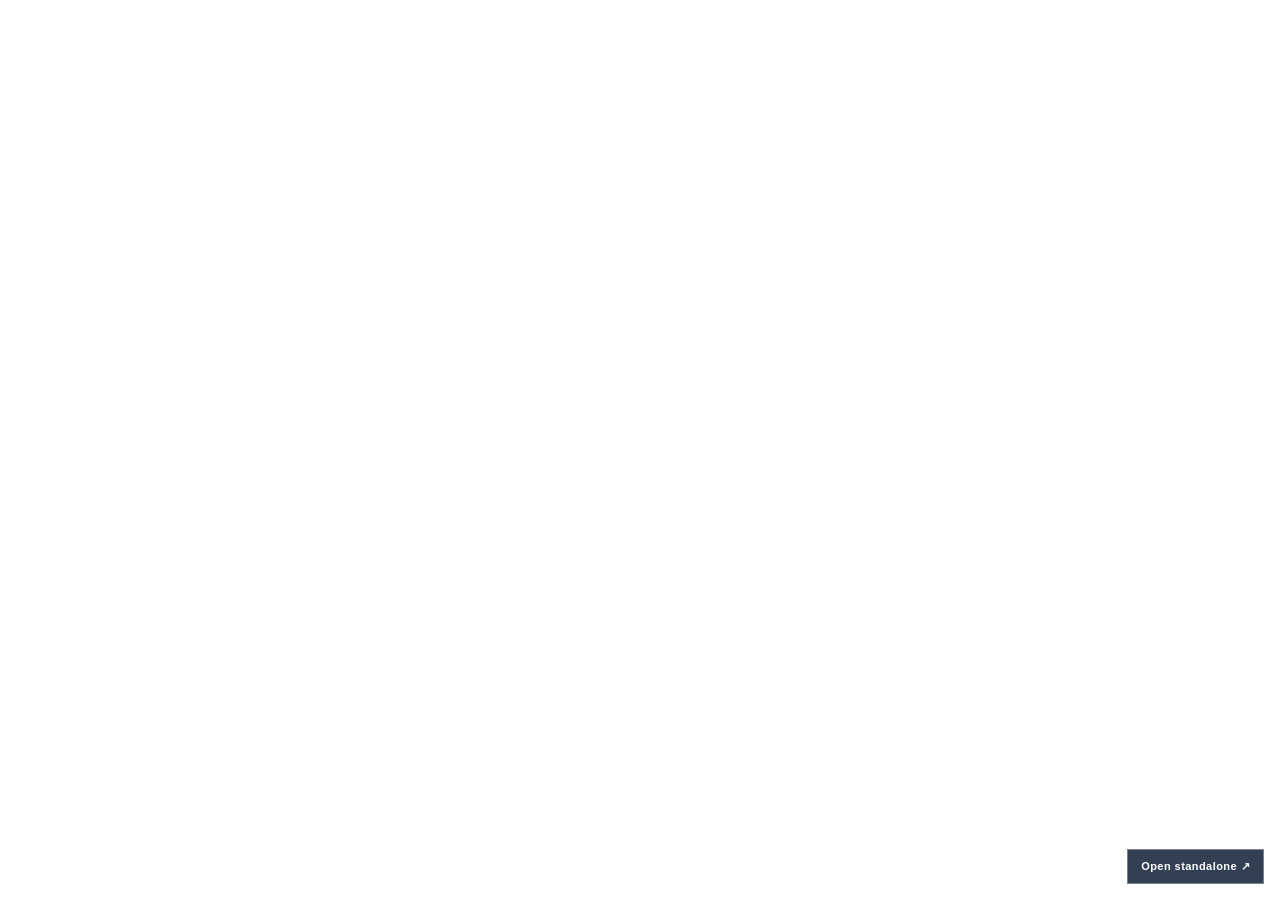
==== covington-ai/index.html @ 5a152180 "Publish Covington live Pages review" ====
<!doctype html>
<html lang="en">
<head>
  <meta charset="utf-8">
  <meta name="viewport" content="width=device-width, initial-scale=1, viewport-fit=cover">
  <meta name="theme-color" content="#07162f">
  <title>Russell Dudek | Covington Director of Applied AI Candidate Vision</title>
  <meta name="description" content="An independent candidate vision for leading applied AI delivery across Covington's legal practices.">
  <style>
    :root{color-scheme:dark;background:#07162f}*{box-sizing:border-box}html,body{width:100%;height:100%;margin:0;overflow:hidden;background:#07162f;font-family:ui-sans-serif,-apple-system,BlinkMacSystemFont,"Segoe UI",Arial,sans-serif}.shell{position:fixed;inset:0;background:#07162f}.viewer{display:block;width:100%;height:100%;border:0;background:#07162f}.loading{position:absolute;inset:0;display:grid;place-items:center;z-index:2;background:radial-gradient(circle at 72% 25%,#102f62 0,transparent 36%),#07162f;color:#fff;transition:opacity .45s ease,visibility .45s ease}.loading[hidden]{opacity:0;visibility:hidden}.mark{width:min(420px,calc(100vw - 48px));text-align:center}.rule{width:2px;height:72px;margin:0 auto 24px;background:linear-gradient(#2e7df7,#c6a264);box-shadow:0 0 24px rgba(46,125,247,.6)}.loading p{margin:0;color:#91a6c3;font-size:10px;font-weight:800;letter-spacing:.19em;text-transform:uppercase}.loading h1{margin:16px 0 0;font:500 clamp(34px,7vw,64px)/.98 Georgia,"Times New Roman",serif;letter-spacing:-.04em}.fallback{position:fixed;right:16px;bottom:16px;z-index:3;padding:10px 13px;border:1px solid rgba(255,255,255,.35);background:rgba(7,22,47,.82);backdrop-filter:blur(12px);color:#fff;text-decoration:none;font-size:11px;font-weight:750;letter-spacing:.04em}.fallback:focus-visible{outline:2px solid #7cb1ff;outline-offset:3px}@media(prefers-reduced-motion:reduce){.loading{transition:none}}
  </style>
</head>
<body>
  <main class="shell">
    <div class="loading" id="loading" aria-live="polite">
      <div class="mark"><div class="rule" aria-hidden="true"></div><p>Covington &amp; Burling LLP · Independent candidate vision</p><h1>Living Precedent Engine</h1></div>
    </div>
    <iframe
      class="viewer"
      id="viewer"
      title="Covington Director of Applied AI candidate vision by Russell Dudek"
      src="https://raw.githack.com/russelldudek/AIAction/63fbe69c06b5cfc498b23ee6cd17182ad549e8dd/index.html"
      referrerpolicy="no-referrer"
      allow="fullscreen"
    ></iframe>
    <a class="fallback" href="https://raw.githack.com/russelldudek/AIAction/63fbe69c06b5cfc498b23ee6cd17182ad549e8dd/index.html" target="_blank" rel="noopener">Open standalone ↗</a>
  </main>
  <script>
    const viewer=document.getElementById('viewer');
    const loading=document.getElementById('loading');
    viewer.addEventListener('load',()=>{loading.hidden=true},{once:true});
    window.setTimeout(()=>{loading.hidden=true},6000);
  </script>
</body>
</html>
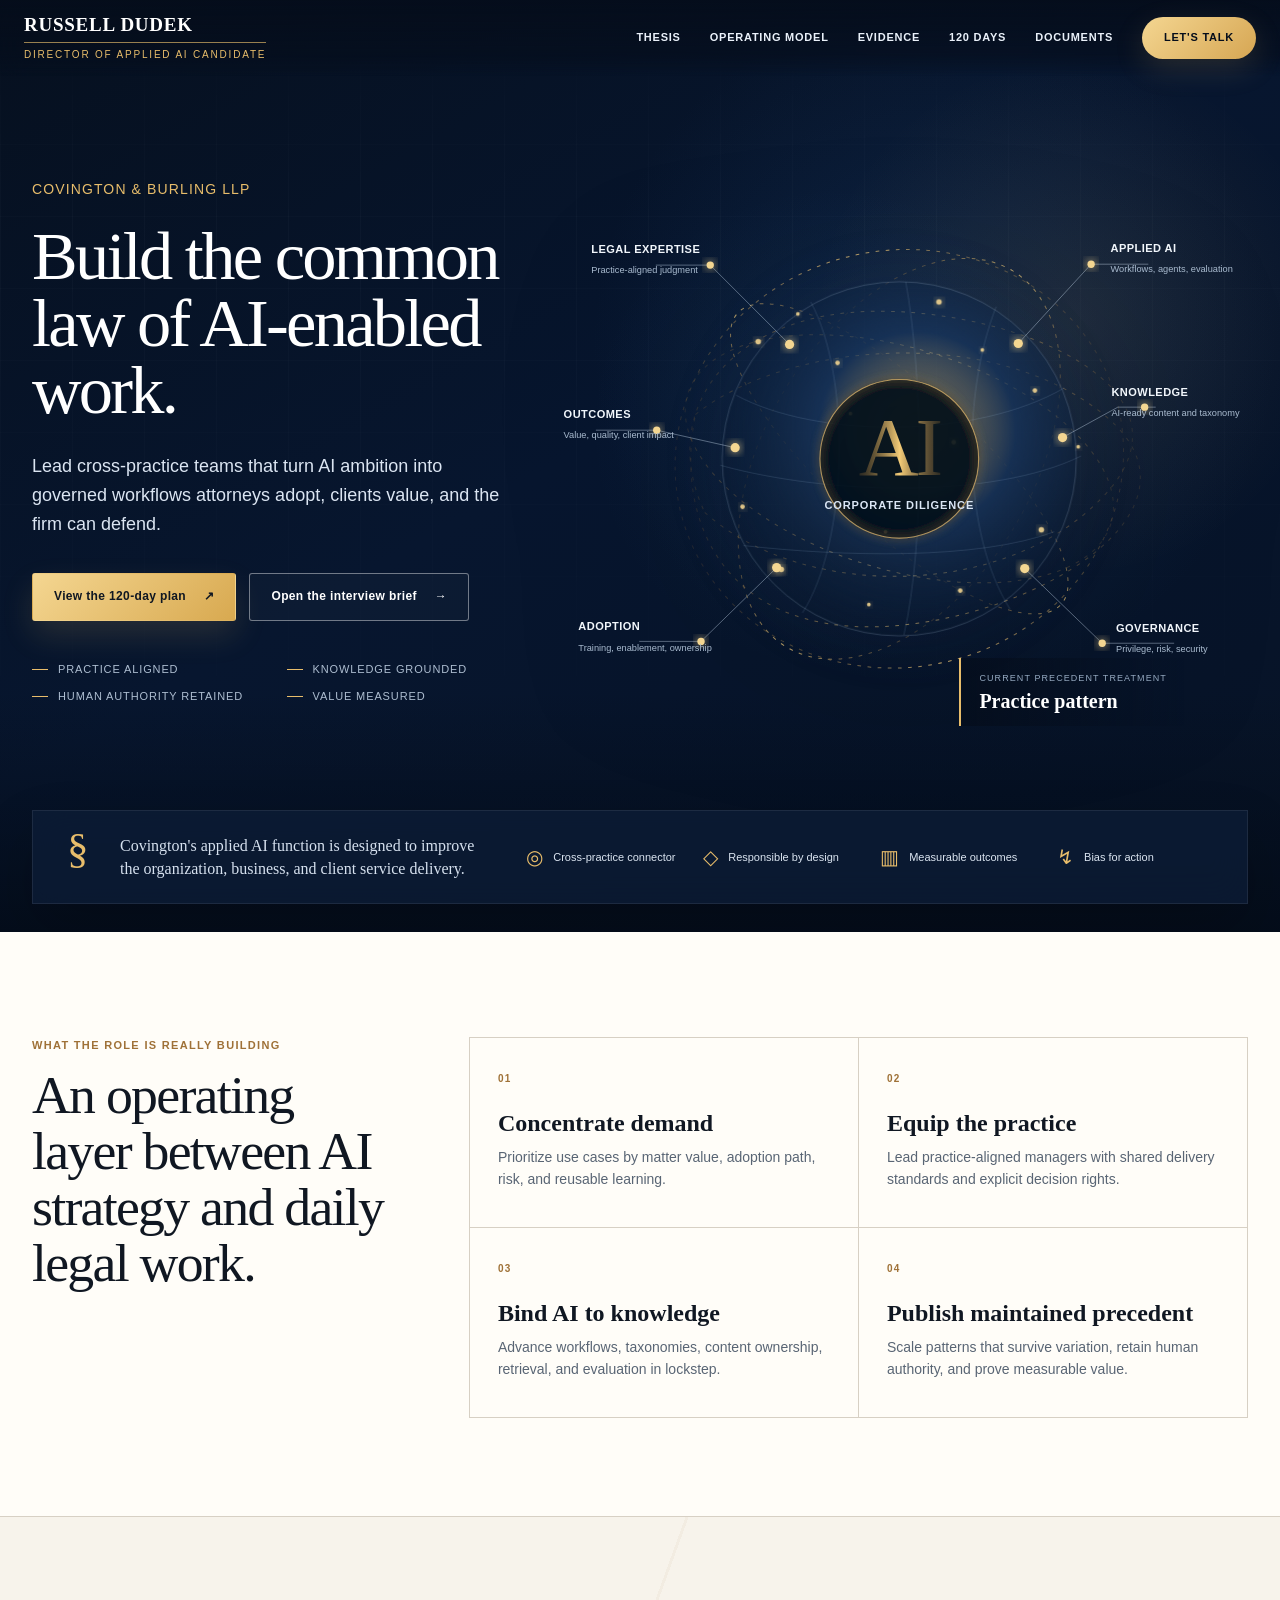
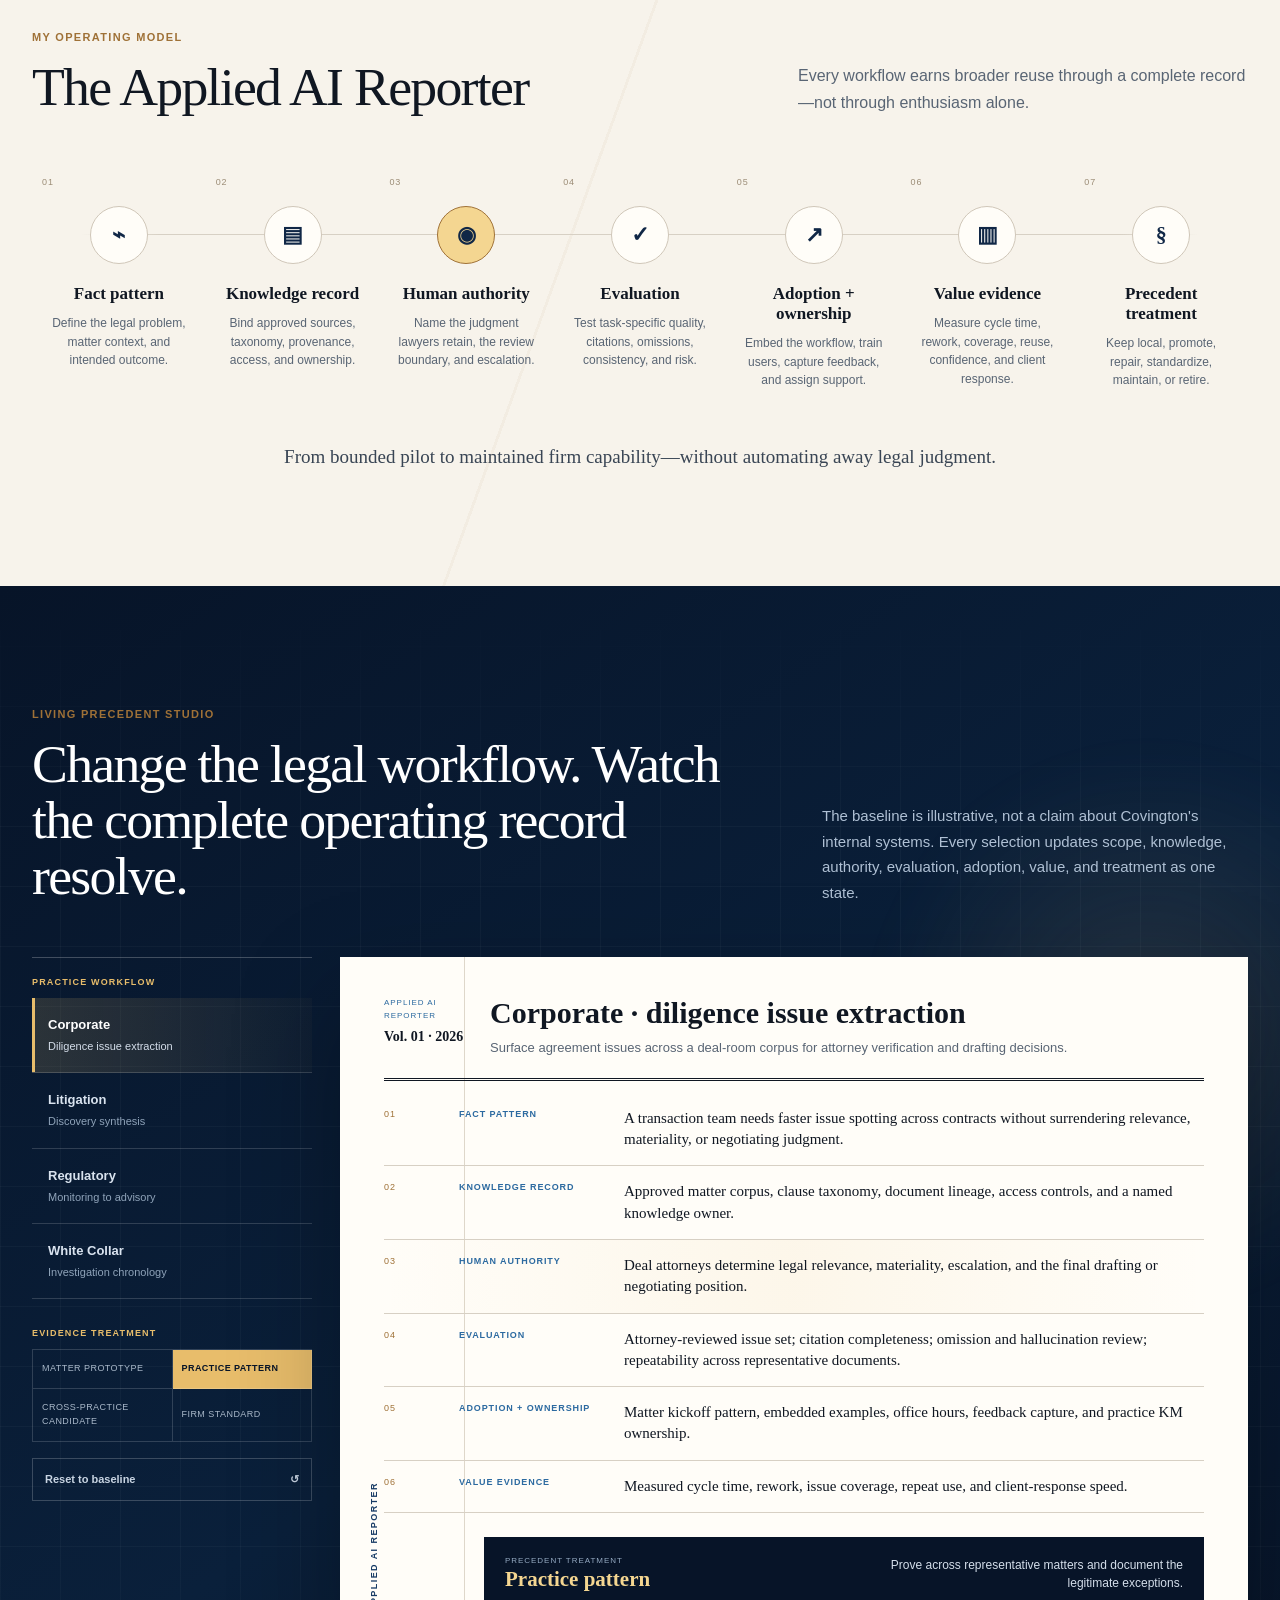
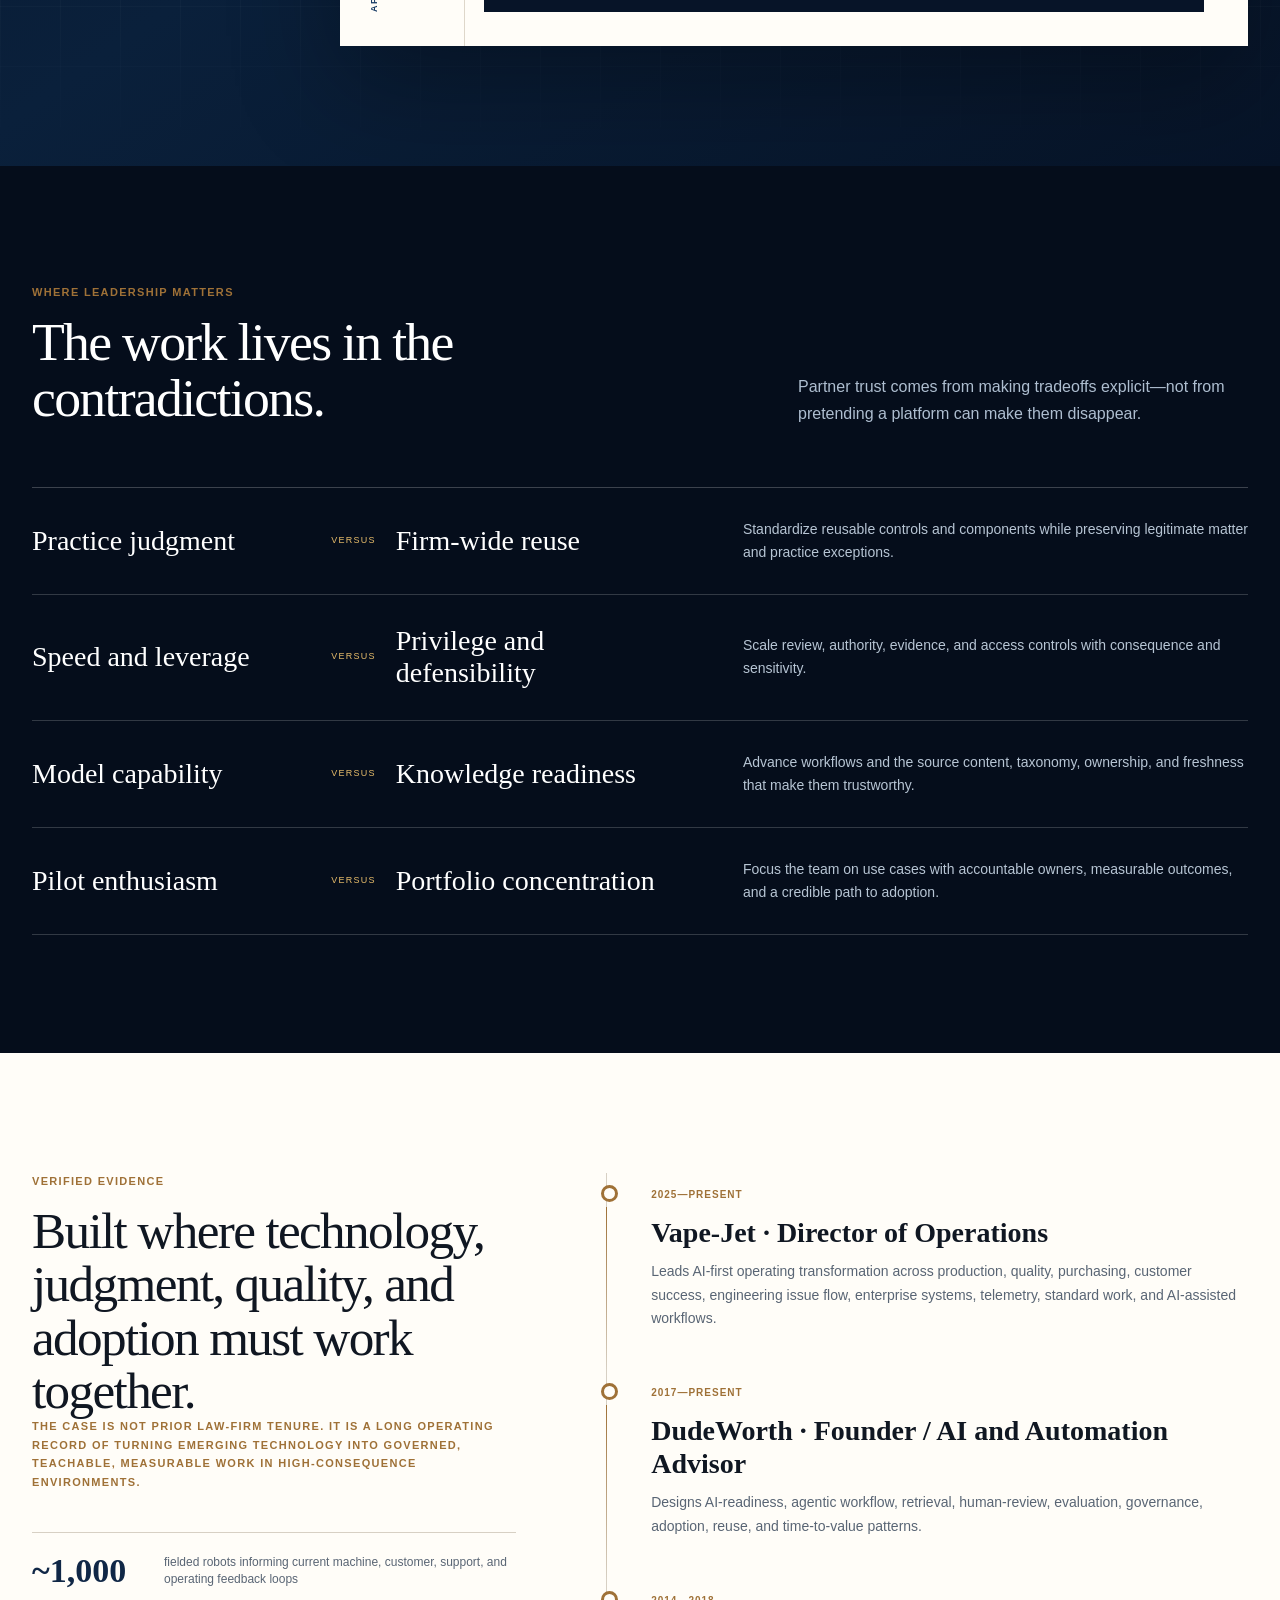
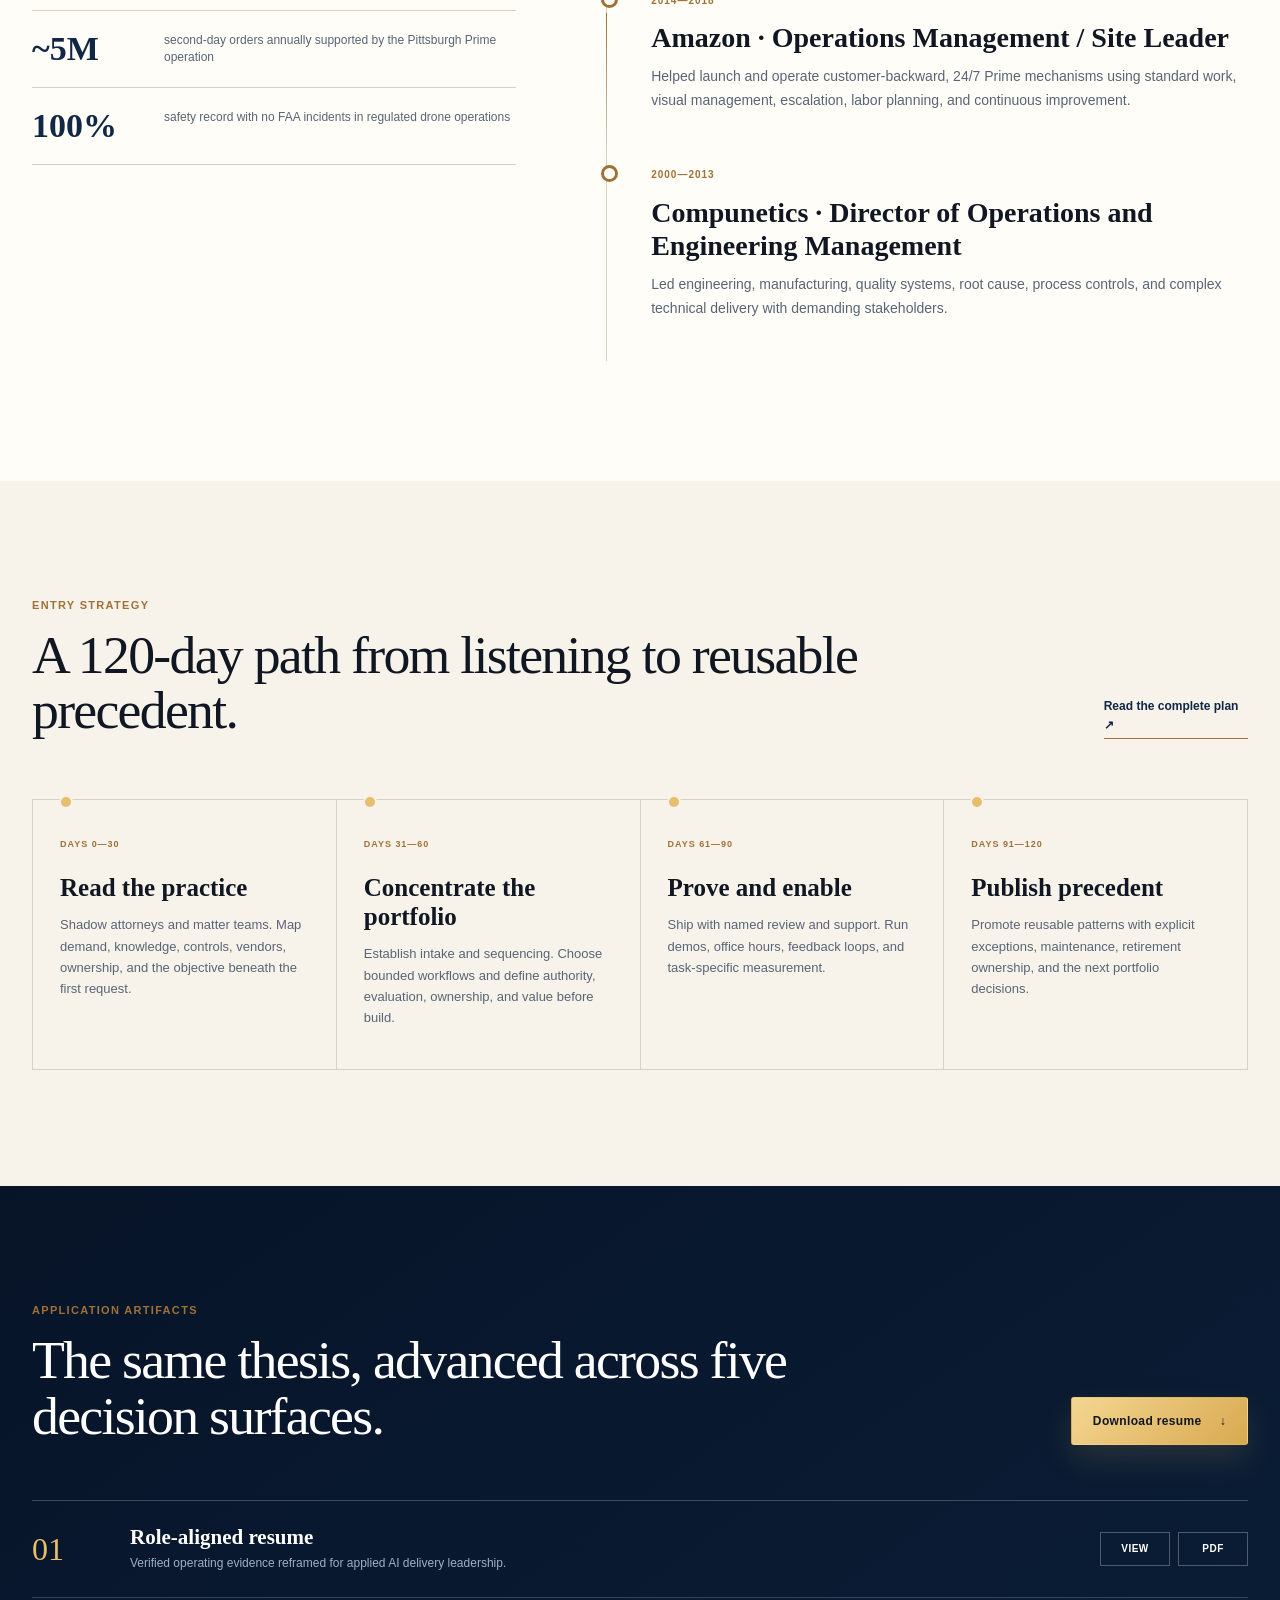
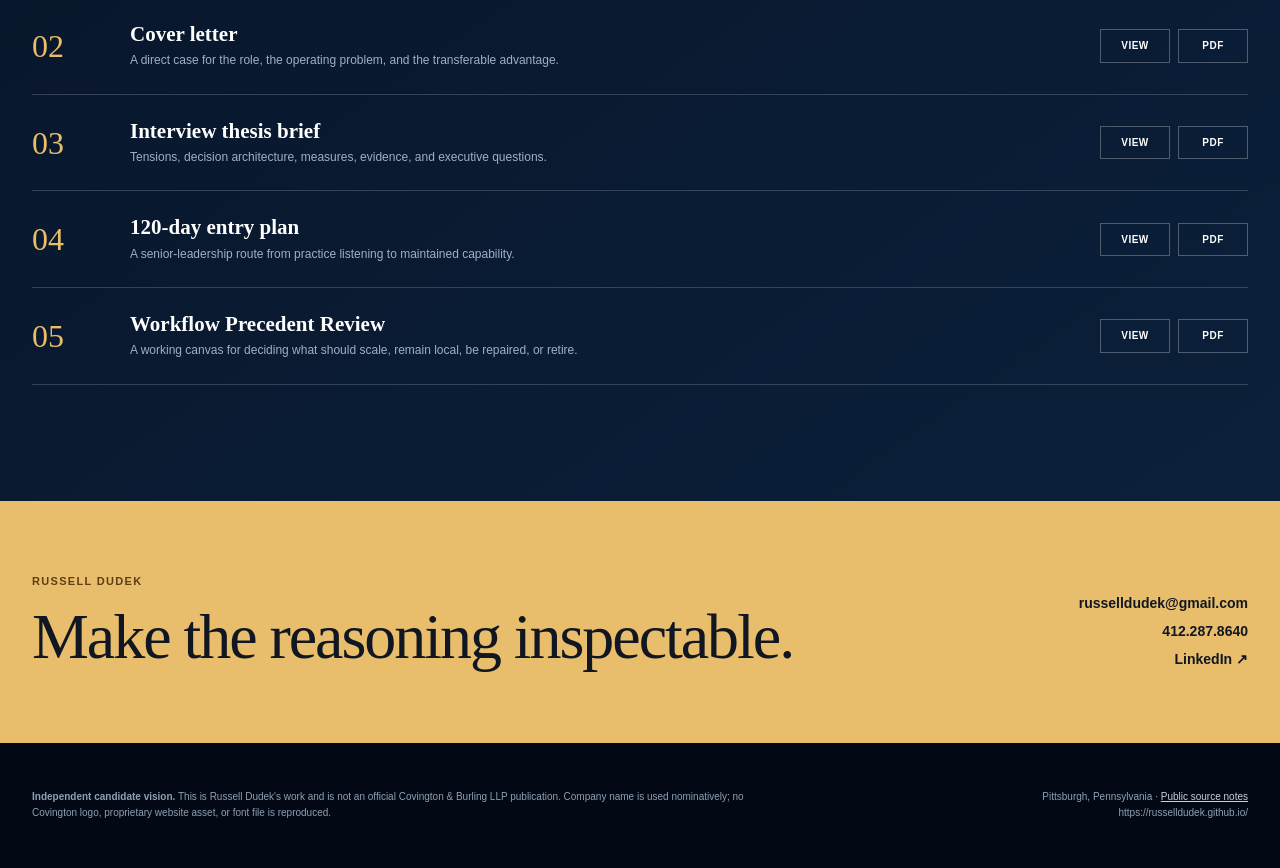
==== commit 131cabb0: "Publish complete Covington candidate vision" ====
--- a/covington-ai/index.html
+++ b/covington-ai/index.html
@@ -2,34 +2,309 @@
 <html lang="en">
 <head>
   <meta charset="utf-8">
-  <meta name="viewport" content="width=device-width, initial-scale=1, viewport-fit=cover">
-  <meta name="theme-color" content="#07162f">
-  <title>Russell Dudek | Covington Director of Applied AI Candidate Vision</title>
-  <meta name="description" content="An independent candidate vision for leading applied AI delivery across Covington's legal practices.">
-  <style>
-    :root{color-scheme:dark;background:#07162f}*{box-sizing:border-box}html,body{width:100%;height:100%;margin:0;overflow:hidden;background:#07162f;font-family:ui-sans-serif,-apple-system,BlinkMacSystemFont,"Segoe UI",Arial,sans-serif}.shell{position:fixed;inset:0;background:#07162f}.viewer{display:block;width:100%;height:100%;border:0;background:#07162f}.loading{position:absolute;inset:0;display:grid;place-items:center;z-index:2;background:radial-gradient(circle at 72% 25%,#102f62 0,transparent 36%),#07162f;color:#fff;transition:opacity .45s ease,visibility .45s ease}.loading[hidden]{opacity:0;visibility:hidden}.mark{width:min(420px,calc(100vw - 48px));text-align:center}.rule{width:2px;height:72px;margin:0 auto 24px;background:linear-gradient(#2e7df7,#c6a264);box-shadow:0 0 24px rgba(46,125,247,.6)}.loading p{margin:0;color:#91a6c3;font-size:10px;font-weight:800;letter-spacing:.19em;text-transform:uppercase}.loading h1{margin:16px 0 0;font:500 clamp(34px,7vw,64px)/.98 Georgia,"Times New Roman",serif;letter-spacing:-.04em}.fallback{position:fixed;right:16px;bottom:16px;z-index:3;padding:10px 13px;border:1px solid rgba(255,255,255,.35);background:rgba(7,22,47,.82);backdrop-filter:blur(12px);color:#fff;text-decoration:none;font-size:11px;font-weight:750;letter-spacing:.04em}.fallback:focus-visible{outline:2px solid #7cb1ff;outline-offset:3px}@media(prefers-reduced-motion:reduce){.loading{transition:none}}
-  </style>
+  <meta name="viewport" content="width=device-width,initial-scale=1">
+  <meta name="theme-color" content="#071428">
+  <meta name="description" content="Russell Dudek's independent candidate vision for leading applied AI delivery across Covington's legal practices.">
+  <title>Russell Dudek | Director of Applied AI Candidate Vision</title>
+  <link rel="stylesheet" href="styles.css">
+  <script src="app.js" defer></script>
 </head>
-<body>
-  <main class="shell">
-    <div class="loading" id="loading" aria-live="polite">
-      <div class="mark"><div class="rule" aria-hidden="true"></div><p>Covington &amp; Burling LLP · Independent candidate vision</p><h1>Living Precedent Engine</h1></div>
+<body class="site-body">
+  <a class="skip-link" href="#main">Skip to content</a>
+
+  <header class="site-header" id="top">
+    <nav class="nav-shell" aria-label="Primary navigation">
+      <a class="identity" href="#top" aria-label="Russell Dudek, Director of Applied AI candidate vision for Covington and Burling">
+        <span class="identity-name">Russell Dudek</span>
+        <span class="identity-role">Director of Applied AI candidate</span>
+      </a>
+      <button class="menu-button" id="menuButton" type="button" aria-controls="siteMenu" aria-expanded="false" aria-label="Open navigation">
+        <span></span><span></span>
+      </button>
+      <div class="nav-links" id="siteMenu">
+        <a href="#thesis">Thesis</a>
+        <a href="#model">Operating model</a>
+        <a href="#evidence">Evidence</a>
+        <a href="#entry">120 days</a>
+        <a href="#documents">Documents</a>
+        <a class="nav-contact" href="mailto:russelldudek@gmail.com">Let's talk</a>
+      </div>
+    </nav>
+  </header>
+
+  <main id="main">
+    <section class="hero" id="thesis" aria-labelledby="heroTitle">
+      <div class="hero-grid" aria-hidden="true"></div>
+      <div class="hero-shell">
+        <div class="hero-copy">
+          <p class="company-line">Covington &amp; Burling LLP</p>
+          <h1 id="heroTitle">Build the common law of AI-enabled work.</h1>
+          <p class="hero-lead">Lead cross-practice teams that turn AI ambition into governed workflows attorneys adopt, clients value, and the firm can defend.</p>
+          <div class="hero-actions">
+            <a class="button button-gold" href="120-day-plan.html">View the 120-day plan <span aria-hidden="true">↗</span></a>
+            <a class="button button-ghost" href="interview-brief.html">Open the interview brief <span aria-hidden="true">→</span></a>
+          </div>
+          <div class="hero-signals" aria-label="Role-specific operating signals">
+            <span>Practice aligned</span>
+            <span>Knowledge grounded</span>
+            <span>Human authority retained</span>
+            <span>Value measured</span>
+          </div>
+        </div>
+
+        <div class="sphere-stage" id="sphereStage" data-scenario="corporate" aria-label="Living precedent sphere. Corporate diligence workflow selected.">
+          <svg class="sphere-svg" viewBox="0 0 760 700" role="img" aria-labelledby="sphereTitle sphereDesc">
+            <title id="sphereTitle">Living Precedent Sphere</title>
+            <desc id="sphereDesc">A governed legal AI workflow connected to practice expertise, applied AI, knowledge, governance, adoption, and measurable outcomes.</desc>
+            <defs>
+              <radialGradient id="coreGlow" cx="55%" cy="42%" r="62%">
+                <stop offset="0" stop-color="#f2ca79" stop-opacity=".28"/>
+                <stop offset=".45" stop-color="#17345c" stop-opacity=".74"/>
+                <stop offset="1" stop-color="#071428" stop-opacity=".15"/>
+              </radialGradient>
+              <linearGradient id="goldStroke" x1="0" x2="1">
+                <stop offset="0" stop-color="#8f6630" stop-opacity=".25"/>
+                <stop offset=".5" stop-color="#f4cc78"/>
+                <stop offset="1" stop-color="#9b7139" stop-opacity=".25"/>
+              </linearGradient>
+              <filter id="softGlow" x="-50%" y="-50%" width="200%" height="200%">
+                <feGaussianBlur stdDeviation="5" result="blur"/>
+                <feMerge><feMergeNode in="blur"/><feMergeNode in="SourceGraphic"/></feMerge>
+              </filter>
+            </defs>
+            <g class="sphere-orbits">
+              <ellipse cx="382" cy="350" rx="244" ry="226" transform="rotate(-13 382 350)"/>
+              <ellipse cx="382" cy="350" rx="240" ry="120" transform="rotate(17 382 350)"/>
+              <ellipse cx="382" cy="350" rx="145" ry="238" transform="rotate(31 382 350)"/>
+              <ellipse cx="382" cy="350" rx="78" ry="236" transform="rotate(-48 382 350)"/>
+              <path d="M161 302C257 224 484 202 606 304S526 526 361 532 137 421 161 302Z"/>
+              <path d="M171 408C274 502 496 505 604 390S514 189 357 190 118 296 171 408Z"/>
+            </g>
+            <circle class="sphere-core" cx="382" cy="350" r="192" fill="url(#coreGlow)"/>
+            <g class="sphere-grid-lines">
+              <path d="M205 281C292 328 465 329 561 273"/>
+              <path d="M188 357C304 389 483 394 579 347"/>
+              <path d="M213 444C320 456 467 460 550 429"/>
+              <path d="M286 180C330 261 327 439 277 517"/>
+              <path d="M389 158C408 263 410 440 387 541"/>
+              <path d="M487 185C449 282 451 432 502 513"/>
+            </g>
+            <g class="constellation" aria-hidden="true">
+              <circle cx="229" cy="223" r="3"/><circle cx="272" cy="193" r="2"/><circle cx="315" cy="246" r="2.5"/>
+              <circle cx="425" cy="180" r="3"/><circle cx="472" cy="232" r="2"/><circle cx="529" cy="276" r="2.5"/>
+              <circle cx="212" cy="402" r="2.5"/><circle cx="254" cy="470" r="3"/><circle cx="349" cy="508" r="2"/>
+              <circle cx="448" cy="493" r="2.5"/><circle cx="536" cy="427" r="3"/><circle cx="576" cy="337" r="2"/>
+              <circle cx="329" cy="301" r="2"/><circle cx="441" cy="332" r="2.5"/><circle cx="367" cy="429" r="2"/>
+            </g>
+            <g class="sphere-center">
+              <circle cx="382" cy="350" r="86"/>
+              <text class="center-ai" x="382" y="368" text-anchor="middle">AI</text>
+              <text class="center-label" x="382" y="404" text-anchor="middle" data-field="sphereLabel">Corporate diligence</text>
+            </g>
+            <g class="authority-route" data-route="practice">
+              <path d="M263 226L177 140L118 140"/>
+              <circle cx="263" cy="226" r="5"/><circle cx="177" cy="140" r="4"/>
+              <text x="48" y="127">Legal expertise</text><text class="route-sub" x="48" y="149">Practice-aligned judgment</text>
+            </g>
+            <g class="authority-route" data-route="applied">
+              <path d="M511 225L590 139L652 139"/>
+              <circle cx="511" cy="225" r="5"/><circle cx="590" cy="139" r="4"/>
+              <text x="611" y="126">Applied AI</text><text class="route-sub" x="611" y="148">Workflows, agents, evaluation</text>
+            </g>
+            <g class="authority-route" data-route="knowledge">
+              <path d="M559 327L619 294L660 294"/>
+              <circle cx="559" cy="327" r="5"/><circle cx="648" cy="294" r="4"/>
+              <text x="612" y="282">Knowledge</text><text class="route-sub" x="612" y="304">AI-ready content and taxonomy</text>
+            </g>
+            <g class="authority-route" data-route="governance">
+              <path d="M518 469L602 550L680 550"/>
+              <circle cx="518" cy="469" r="5"/><circle cx="602" cy="550" r="4"/>
+              <text x="617" y="538">Governance</text><text class="route-sub" x="617" y="560">Privilege, risk, security</text>
+            </g>
+            <g class="authority-route" data-route="adoption">
+              <path d="M249 468L167 548L100 548"/>
+              <circle cx="249" cy="468" r="5"/><circle cx="167" cy="548" r="4"/>
+              <text x="34" y="536">Adoption</text><text class="route-sub" x="34" y="558">Training, enablement, ownership</text>
+            </g>
+            <g class="authority-route" data-route="outcomes">
+              <path d="M204 338L119 319L53 319"/>
+              <circle cx="204" cy="338" r="5"/><circle cx="119" cy="319" r="4"/>
+              <text x="18" y="306">Outcomes</text><text class="route-sub" x="18" y="328">Value, quality, client impact</text>
+            </g>
+          </svg>
+          <div class="sphere-readout" aria-live="polite">
+            <span>Current precedent treatment</span>
+            <strong data-field="disposition">Practice pattern</strong>
+          </div>
+        </div>
+      </div>
+
+      <div class="hero-rail" aria-label="Candidate operating principles">
+        <p>Covington's applied AI function is designed to improve the organization, business, and client service delivery.</p>
+        <ul>
+          <li><span aria-hidden="true">◎</span> Cross-practice connector</li>
+          <li><span aria-hidden="true">◇</span> Responsible by design</li>
+          <li><span aria-hidden="true">▥</span> Measurable outcomes</li>
+          <li><span aria-hidden="true">↯</span> Bias for action</li>
+        </ul>
+      </div>
+    </section>
+
+    <section class="mandate-band" aria-labelledby="mandateTitle">
+      <div class="content-shell mandate-layout">
+        <div class="mandate-intro">
+          <p>What the role is really building</p>
+          <h2 id="mandateTitle">An operating layer between AI strategy and daily legal work.</h2>
+        </div>
+        <div class="mandate-outcomes" aria-label="Operating outcomes">
+          <article><span>01</span><h3>Concentrate demand</h3><p>Prioritize use cases by matter value, adoption path, risk, and reusable learning.</p></article>
+          <article><span>02</span><h3>Equip the practice</h3><p>Lead practice-aligned managers with shared delivery standards and explicit decision rights.</p></article>
+          <article><span>03</span><h3>Bind AI to knowledge</h3><p>Advance workflows, taxonomies, content ownership, retrieval, and evaluation in lockstep.</p></article>
+          <article><span>04</span><h3>Publish maintained precedent</h3><p>Scale patterns that survive variation, retain human authority, and prove measurable value.</p></article>
+        </div>
+      </div>
+    </section>
+
+    <section class="model-section" id="model" aria-labelledby="modelTitle">
+      <div class="content-shell">
+        <div class="section-head">
+          <div><p>My operating model</p><h2 id="modelTitle">The Applied AI Reporter</h2></div>
+          <p>Every workflow earns broader reuse through a complete record—not through enthusiasm alone.</p>
+        </div>
+        <ol class="model-sequence">
+          <li><span>01</span><div class="model-icon" aria-hidden="true">⌁</div><h3>Fact pattern</h3><p>Define the legal problem, matter context, and intended outcome.</p></li>
+          <li><span>02</span><div class="model-icon" aria-hidden="true">▤</div><h3>Knowledge record</h3><p>Bind approved sources, taxonomy, provenance, access, and ownership.</p></li>
+          <li class="model-authority"><span>03</span><div class="model-icon" aria-hidden="true">◉</div><h3>Human authority</h3><p>Name the judgment lawyers retain, the review boundary, and escalation.</p></li>
+          <li><span>04</span><div class="model-icon" aria-hidden="true">✓</div><h3>Evaluation</h3><p>Test task-specific quality, citations, omissions, consistency, and risk.</p></li>
+          <li><span>05</span><div class="model-icon" aria-hidden="true">↗</div><h3>Adoption + ownership</h3><p>Embed the workflow, train users, capture feedback, and assign support.</p></li>
+          <li><span>06</span><div class="model-icon" aria-hidden="true">▥</div><h3>Value evidence</h3><p>Measure cycle time, rework, coverage, reuse, confidence, and client response.</p></li>
+          <li><span>07</span><div class="model-icon" aria-hidden="true">§</div><h3>Precedent treatment</h3><p>Keep local, promote, repair, standardize, maintain, or retire.</p></li>
+        </ol>
+        <p class="model-close">From bounded pilot to maintained firm capability—without automating away legal judgment.</p>
+      </div>
+    </section>
+
+    <section class="studio-section" id="studio" aria-labelledby="studioTitle">
+      <div class="studio-glow" aria-hidden="true"></div>
+      <div class="content-shell">
+        <div class="studio-head">
+          <div><p>Living precedent studio</p><h2 id="studioTitle">Change the legal workflow. Watch the complete operating record resolve.</h2></div>
+          <p>The baseline is illustrative, not a claim about Covington's internal systems. Every selection updates scope, knowledge, authority, evaluation, adoption, value, and treatment as one state.</p>
+        </div>
+
+        <div class="studio-layout">
+          <aside class="studio-controls" aria-label="Workflow controls">
+            <p class="control-label">Practice workflow</p>
+            <div class="scenario-controls" role="tablist" aria-label="Choose a practice workflow">
+              <button class="scenario-button" type="button" role="tab" aria-selected="true" data-scenario="corporate"><span>Corporate</span><small>Diligence issue extraction</small></button>
+              <button class="scenario-button" type="button" role="tab" aria-selected="false" data-scenario="litigation"><span>Litigation</span><small>Discovery synthesis</small></button>
+              <button class="scenario-button" type="button" role="tab" aria-selected="false" data-scenario="regulatory"><span>Regulatory</span><small>Monitoring to advisory</small></button>
+              <button class="scenario-button" type="button" role="tab" aria-selected="false" data-scenario="whitecollar"><span>White Collar</span><small>Investigation chronology</small></button>
+            </div>
+            <p class="control-label treatment-label">Evidence treatment</p>
+            <div class="treatment-controls" aria-label="Choose an evidence treatment">
+              <button type="button" data-stage="prototype" aria-pressed="false">Matter prototype</button>
+              <button type="button" data-stage="practice" aria-pressed="true">Practice pattern</button>
+              <button type="button" data-stage="candidate" aria-pressed="false">Cross-practice candidate</button>
+              <button type="button" data-stage="standard" aria-pressed="false">Firm standard</button>
+            </div>
+            <button class="reset-control" id="resetStudio" type="button">Reset to baseline <span aria-hidden="true">↺</span></button>
+          </aside>
+
+          <article class="precedent-record" aria-live="polite">
+            <header class="record-header">
+              <div class="record-volume"><span>Applied AI Reporter</span><strong>Vol. 01 · 2026</strong></div>
+              <div><h3 id="scenarioTitle">Corporate · diligence issue extraction</h3><p id="scenarioSummary">Surface agreement issues across a deal-room corpus for attorney verification and drafting decisions.</p></div>
+            </header>
+            <div class="record-grid">
+              <section><span>01</span><h4>Fact pattern</h4><p id="fact"></p></section>
+              <section><span>02</span><h4>Knowledge record</h4><p id="knowledge"></p></section>
+              <section class="record-authority"><span>03</span><h4>Human authority</h4><p id="authority"></p></section>
+              <section><span>04</span><h4>Evaluation</h4><p id="evaluation"></p></section>
+              <section><span>05</span><h4>Adoption + ownership</h4><p id="adoption"></p></section>
+              <section><span>06</span><h4>Value evidence</h4><p id="value"></p></section>
+            </div>
+            <footer class="record-footer">
+              <div><span>Precedent treatment</span><strong id="recordDisposition">Practice pattern</strong></div>
+              <p id="nextDecision">Prove across representative matters and document the legitimate exceptions.</p>
+            </footer>
+          </article>
+        </div>
+        <p class="sr-only" id="stateAnnouncement" aria-live="polite"></p>
+      </div>
+    </section>
+
+    <section class="tension-section" aria-labelledby="tensionTitle">
+      <div class="content-shell">
+        <div class="section-head light-head"><div><p>Where leadership matters</p><h2 id="tensionTitle">The work lives in the contradictions.</h2></div><p>Partner trust comes from making tradeoffs explicit—not from pretending a platform can make them disappear.</p></div>
+        <div class="tension-list">
+          <article><div><strong>Practice judgment</strong><span>versus</span><strong>Firm-wide reuse</strong></div><p>Standardize reusable controls and components while preserving legitimate matter and practice exceptions.</p></article>
+          <article><div><strong>Speed and leverage</strong><span>versus</span><strong>Privilege and defensibility</strong></div><p>Scale review, authority, evidence, and access controls with consequence and sensitivity.</p></article>
+          <article><div><strong>Model capability</strong><span>versus</span><strong>Knowledge readiness</strong></div><p>Advance workflows and the source content, taxonomy, ownership, and freshness that make them trustworthy.</p></article>
+          <article><div><strong>Pilot enthusiasm</strong><span>versus</span><strong>Portfolio concentration</strong></div><p>Focus the team on use cases with accountable owners, measurable outcomes, and a credible path to adoption.</p></article>
+        </div>
+      </div>
+    </section>
+
+    <section class="evidence-section" id="evidence" aria-labelledby="evidenceTitle">
+      <div class="content-shell evidence-layout">
+        <div class="evidence-intro">
+          <p>Verified evidence</p>
+          <h2 id="evidenceTitle">Built where technology, judgment, quality, and adoption must work together.</h2>
+          <p class="evidence-note">The case is not prior law-firm tenure. It is a long operating record of turning emerging technology into governed, teachable, measurable work in high-consequence environments.</p>
+          <dl class="evidence-metrics">
+            <div><dt>~1,000</dt><dd>fielded robots informing current machine, customer, support, and operating feedback loops</dd></div>
+            <div><dt>~5M</dt><dd>second-day orders annually supported by the Pittsburgh Prime operation</dd></div>
+            <div><dt>100%</dt><dd>safety record with no FAA incidents in regulated drone operations</dd></div>
+          </dl>
+        </div>
+        <div class="evidence-timeline">
+          <article><span>2025—Present</span><h3>Vape-Jet · Director of Operations</h3><p>Leads AI-first operating transformation across production, quality, purchasing, customer success, engineering issue flow, enterprise systems, telemetry, standard work, and AI-assisted workflows.</p></article>
+          <article><span>2017—Present</span><h3>DudeWorth · Founder / AI and Automation Advisor</h3><p>Designs AI-readiness, agentic workflow, retrieval, human-review, evaluation, governance, adoption, reuse, and time-to-value patterns.</p></article>
+          <article><span>2014—2018</span><h3>Amazon · Operations Management / Site Leader</h3><p>Helped launch and operate customer-backward, 24/7 Prime mechanisms using standard work, visual management, escalation, labor planning, and continuous improvement.</p></article>
+          <article><span>2000—2013</span><h3>Compunetics · Director of Operations and Engineering Management</h3><p>Led engineering, manufacturing, quality systems, root cause, process controls, and complex technical delivery with demanding stakeholders.</p></article>
+        </div>
+      </div>
+    </section>
+
+    <section class="entry-section" id="entry" aria-labelledby="entryTitle">
+      <div class="content-shell">
+        <div class="section-head"><div><p>Entry strategy</p><h2 id="entryTitle">A 120-day path from listening to reusable precedent.</h2></div><a class="text-link" href="120-day-plan.html">Read the complete plan <span aria-hidden="true">↗</span></a></div>
+        <div class="entry-route">
+          <article><span>Days 0—30</span><h3>Read the practice</h3><p>Shadow attorneys and matter teams. Map demand, knowledge, controls, vendors, ownership, and the objective beneath the first request.</p></article>
+          <article><span>Days 31—60</span><h3>Concentrate the portfolio</h3><p>Establish intake and sequencing. Choose bounded workflows and define authority, evaluation, ownership, and value before build.</p></article>
+          <article><span>Days 61—90</span><h3>Prove and enable</h3><p>Ship with named review and support. Run demos, office hours, feedback loops, and task-specific measurement.</p></article>
+          <article><span>Days 91—120</span><h3>Publish precedent</h3><p>Promote reusable patterns with explicit exceptions, maintenance, retirement ownership, and the next portfolio decisions.</p></article>
+        </div>
+      </div>
+    </section>
+
+    <section class="documents-section" id="documents" aria-labelledby="documentsTitle">
+      <div class="content-shell">
+        <div class="documents-head"><div><p>Application artifacts</p><h2 id="documentsTitle">The same thesis, advanced across five decision surfaces.</h2></div><a class="button button-gold" href="pdfs/Russell-Dudek-Covington-Resume.pdf" download>Download resume <span aria-hidden="true">↓</span></a></div>
+        <div class="document-list">
+          <article><span>01</span><div><h3>Role-aligned resume</h3><p>Verified operating evidence reframed for applied AI delivery leadership.</p></div><div><a href="resume.html">View</a><a href="pdfs/Russell-Dudek-Covington-Resume.pdf" download>PDF</a></div></article>
+          <article><span>02</span><div><h3>Cover letter</h3><p>A direct case for the role, the operating problem, and the transferable advantage.</p></div><div><a href="cover-letter.html">View</a><a href="pdfs/Russell-Dudek-Covington-Cover-Letter.pdf" download>PDF</a></div></article>
+          <article><span>03</span><div><h3>Interview thesis brief</h3><p>Tensions, decision architecture, measures, evidence, and executive questions.</p></div><div><a href="interview-brief.html">View</a><a href="pdfs/Russell-Dudek-Covington-Interview-Brief.pdf" download>PDF</a></div></article>
+          <article><span>04</span><div><h3>120-day entry plan</h3><p>A senior-leadership route from practice listening to maintained capability.</p></div><div><a href="120-day-plan.html">View</a><a href="pdfs/Russell-Dudek-Covington-120-Day-Plan.pdf" download>PDF</a></div></article>
+          <article><span>05</span><div><h3>Workflow Precedent Review</h3><p>A working canvas for deciding what should scale, remain local, be repaired, or retire.</p></div><div><a href="workflow-precedent-review.html">View</a><a href="pdfs/Russell-Dudek-Covington-Workflow-Precedent-Review.pdf" download>PDF</a></div></article>
+        </div>
+      </div>
+    </section>
+
+    <section class="contact-section" aria-labelledby="contactTitle">
+      <div class="content-shell contact-layout">
+        <div><p>Russell Dudek</p><h2 id="contactTitle">Make the reasoning inspectable.</h2></div>
+        <div class="contact-links"><a href="mailto:russelldudek@gmail.com">russelldudek@gmail.com</a><a href="tel:+14122878640">412.287.8640</a><a href="https://www.linkedin.com/in/russelldudek">LinkedIn ↗</a></div>
+      </div>
+    </section>
+  </main>
+
+  <footer class="site-footer">
+    <div class="content-shell footer-layout">
+      <p><strong>Independent candidate vision.</strong> This is Russell Dudek's work and is not an official Covington &amp; Burling LLP publication. Company name is used nominatively; no Covington logo, proprietary website asset, or font file is reproduced.</p>
+      <p>Pittsburgh, Pennsylvania · <a href="source-notes.html">Public source notes</a><br>https://russelldudek.github.io/</p>
     </div>
-    <iframe
-      class="viewer"
-      id="viewer"
-      title="Covington Director of Applied AI candidate vision by Russell Dudek"
-      src="https://raw.githack.com/russelldudek/AIAction/63fbe69c06b5cfc498b23ee6cd17182ad549e8dd/index.html"
-      referrerpolicy="no-referrer"
-      allow="fullscreen"
-    ></iframe>
-    <a class="fallback" href="https://raw.githack.com/russelldudek/AIAction/63fbe69c06b5cfc498b23ee6cd17182ad549e8dd/index.html" target="_blank" rel="noopener">Open standalone ↗</a>
-  </main>
-  <script>
-    const viewer=document.getElementById('viewer');
-    const loading=document.getElementById('loading');
-    viewer.addEventListener('load',()=>{loading.hidden=true},{once:true});
-    window.setTimeout(()=>{loading.hidden=true},6000);
-  </script>
+  </footer>
 </body>
 </html>
--- a/covington-ai/styles.css
+++ b/covington-ai/styles.css
@@ -0,0 +1,143 @@
+@charset "UTF-8";
+:root{
+  --navy-950:#050d1b;
+  --navy-900:#071428;
+  --navy-850:#0a1c35;
+  --navy-800:#102746;
+  --navy-700:#173b65;
+  --blue:#2c6aa0;
+  --paper:#f7f3eb;
+  --paper-2:#fffdf8;
+  --ink:#101722;
+  --muted:#596574;
+  --line:#d7d0c4;
+  --line-dark:rgba(184,202,224,.2);
+  --gold:#e8bd6b;
+  --gold-2:#f4d691;
+  --gold-deep:#9f7137;
+  --white:#fff;
+  --serif:"Iowan Old Style","Baskerville","Times New Roman",serif;
+  --sans:Inter,ui-sans-serif,-apple-system,BlinkMacSystemFont,"Segoe UI",Arial,sans-serif;
+  --shadow:0 40px 100px rgba(0,0,0,.3);
+}
+*{box-sizing:border-box}
+html{scroll-behavior:smooth;background:var(--navy-950)}
+body{margin:0;color:var(--ink);font-family:var(--sans);line-height:1.55;background:var(--paper-2);text-rendering:optimizeLegibility}
+a{color:inherit}
+button,a{touch-action:manipulation}
+button{font:inherit}
+::selection{background:var(--gold);color:var(--navy-950)}
+.sr-only{position:absolute!important;width:1px!important;height:1px!important;padding:0!important;margin:-1px!important;overflow:hidden!important;clip:rect(0,0,0,0)!important;white-space:nowrap!important;border:0!important}
+.skip-link{position:fixed;left:18px;top:-60px;z-index:1000;background:#fff;color:#071428;padding:12px 16px;border-radius:3px;text-decoration:none;font-weight:700;transition:top .2s}
+.skip-link:focus{top:18px}
+.content-shell{width:min(1240px,calc(100% - 64px));margin-inline:auto}
+.site-header{position:fixed;inset:0 0 auto;z-index:100;background:linear-gradient(180deg,rgba(5,13,27,.92),rgba(5,13,27,.58) 72%,transparent);backdrop-filter:blur(12px);transition:background .3s,border-color .3s}
+.site-header.scrolled{background:rgba(5,13,27,.92);border-bottom:1px solid rgba(255,255,255,.08)}
+.nav-shell{width:min(1370px,calc(100% - 48px));height:76px;margin:auto;display:flex;align-items:center;gap:32px}
+.identity{display:grid;text-decoration:none;line-height:1.05;min-width:240px}
+.identity-name{font:600 19px/1.05 var(--serif);letter-spacing:.04em;text-transform:uppercase;color:#fff;border-bottom:1px solid rgba(232,189,107,.65);padding-bottom:7px}
+.identity-role{font-size:10px;letter-spacing:.18em;text-transform:uppercase;color:var(--gold);padding-top:7px}
+.nav-links{display:flex;align-items:center;gap:29px;margin-left:auto}
+.nav-links a{text-decoration:none;color:#eaf1fa;font-size:11px;font-weight:750;letter-spacing:.07em;text-transform:uppercase;transition:color .2s}
+.nav-links a:hover,.nav-links a:focus-visible{color:var(--gold-2)}
+.nav-contact{background:linear-gradient(135deg,var(--gold-2),#d6a653);color:var(--navy-950)!important;padding:12px 22px;border-radius:999px;box-shadow:0 10px 30px rgba(232,189,107,.15)}
+.menu-button{display:none;margin-left:auto;width:42px;height:42px;background:transparent;border:1px solid rgba(255,255,255,.2);border-radius:50%;position:relative}
+.menu-button span{position:absolute;left:12px;right:12px;height:1px;background:#fff;transition:transform .2s,top .2s}
+.menu-button span:first-child{top:16px}.menu-button span:last-child{top:24px}
+.menu-button[aria-expanded="true"] span:first-child{top:20px;transform:rotate(45deg)}
+.menu-button[aria-expanded="true"] span:last-child{top:20px;transform:rotate(-45deg)}
+.hero{min-height:100svh;background:radial-gradient(circle at 73% 37%,rgba(35,75,122,.28),transparent 31%),linear-gradient(150deg,#06101f 0%,#07162f 47%,#071326 100%);color:#fff;position:relative;overflow:hidden;padding:108px 0 0}
+.hero:before{content:"";position:absolute;inset:0;background:linear-gradient(90deg,rgba(255,255,255,.035) 1px,transparent 1px),linear-gradient(rgba(255,255,255,.027) 1px,transparent 1px);background-size:72px 72px;mask-image:linear-gradient(to bottom,transparent 0,rgba(0,0,0,.68) 25%,transparent 88%);pointer-events:none}
+.hero:after{content:"";position:absolute;left:0;right:0;bottom:0;height:240px;background:linear-gradient(transparent,rgba(4,12,25,.9));pointer-events:none}
+.hero-grid{position:absolute;inset:0;background:radial-gradient(circle at 84% 34%,rgba(232,189,107,.09),transparent 21%),radial-gradient(circle at 65% 46%,rgba(58,121,176,.08),transparent 25%);pointer-events:none}
+.hero-shell{width:min(1370px,calc(100% - 64px));min-height:calc(100svh - 198px);margin:auto;display:grid;grid-template-columns:.82fr 1.18fr;align-items:center;gap:28px;position:relative;z-index:2}
+.hero-copy{padding:52px 0 86px;align-self:center;max-width:650px}
+.company-line{margin:0 0 22px;color:var(--gold);font-size:14px;letter-spacing:.08em;text-transform:uppercase}
+.hero h1{font:500 clamp(54px,5.35vw,86px)/.98 var(--serif);letter-spacing:-.04em;margin:0;color:#fff;max-width:700px}
+.hero-lead{font-size:18px;line-height:1.6;color:#dbe5f2;max-width:610px;margin:28px 0 0}
+.hero-actions{display:flex;flex-wrap:wrap;gap:13px;margin-top:34px}
+.button{display:inline-flex;align-items:center;justify-content:center;gap:18px;min-height:48px;padding:0 21px;text-decoration:none;border:1px solid transparent;border-radius:3px;font-size:12px;font-weight:800;letter-spacing:.03em;transition:transform .2s,box-shadow .2s,background .2s,border-color .2s}
+.button:hover,.button:focus-visible{transform:translateY(-2px)}
+.button-gold{background:linear-gradient(135deg,var(--gold-2),#d8a950);color:#101722;box-shadow:0 14px 32px rgba(232,189,107,.14)}
+.button-ghost{border-color:rgba(255,255,255,.42);color:#fff;background:rgba(255,255,255,.025)}
+.button-ghost:hover,.button-ghost:focus-visible{border-color:var(--gold);background:rgba(255,255,255,.06)}
+.hero-signals{display:grid;grid-template-columns:repeat(2,minmax(0,1fr));gap:10px 22px;margin-top:40px;color:#aebed1;font-size:11px;text-transform:uppercase;letter-spacing:.08em}
+.hero-signals span{display:flex;align-items:center;gap:10px}
+.hero-signals span:before{content:"";width:16px;height:1px;background:var(--gold)}
+.sphere-stage{position:relative;min-height:650px;display:grid;place-items:center;isolation:isolate}
+.sphere-stage:before{content:"";position:absolute;width:440px;height:440px;border-radius:50%;background:radial-gradient(circle,rgba(232,189,107,.1),rgba(34,74,124,.12) 45%,transparent 70%);filter:blur(15px);z-index:-1}
+.sphere-svg{width:min(790px,100%);height:auto;overflow:visible;filter:drop-shadow(0 30px 90px rgba(0,0,0,.3))}
+.sphere-orbits>*{fill:none;stroke:url(#goldStroke);stroke-width:1.1;opacity:.72;stroke-dasharray:4 7;stroke-dashoffset:420;animation:drawOrbit 1.8s cubic-bezier(.2,.8,.2,1) forwards}
+.sphere-orbits>*:nth-child(2){animation-delay:.08s}.sphere-orbits>*:nth-child(3){animation-delay:.16s}.sphere-orbits>*:nth-child(4){animation-delay:.24s}.sphere-orbits>*:nth-child(5){animation-delay:.32s}.sphere-orbits>*:nth-child(6){animation-delay:.4s}
+.sphere-core{stroke:rgba(197,218,242,.22);stroke-width:1;opacity:0;transform-origin:382px 350px;animation:coreIn 1.15s .25s cubic-bezier(.2,.8,.2,1) forwards}
+.sphere-grid-lines path{fill:none;stroke:rgba(169,198,229,.18);stroke-width:1}
+.constellation circle{fill:var(--gold-2);opacity:0;filter:url(#softGlow);animation:nodeIn .45s ease forwards}
+.constellation circle:nth-child(2n){animation-delay:.5s}.constellation circle:nth-child(3n){animation-delay:.65s}.constellation circle:nth-child(4n){animation-delay:.8s}
+.sphere-center circle{fill:rgba(3,11,23,.66);stroke:rgba(232,189,107,.7);stroke-width:1.2;filter:url(#softGlow)}
+.center-ai{font:500 90px/1 var(--serif);fill:url(#goldStroke);letter-spacing:-.04em}
+.center-label{font:700 12px/1 var(--sans);fill:#dae6f5;letter-spacing:.08em;text-transform:uppercase}
+.authority-route{opacity:0;animation:routeIn .65s ease forwards}.authority-route:nth-of-type(1){animation-delay:.8s}.authority-route:nth-of-type(2){animation-delay:.94s}.authority-route:nth-of-type(3){animation-delay:1.08s}.authority-route:nth-of-type(4){animation-delay:1.22s}.authority-route:nth-of-type(5){animation-delay:1.36s}.authority-route:nth-of-type(6){animation-delay:1.5s}
+.authority-route path{fill:none;stroke:rgba(211,228,246,.42);stroke-width:1}.authority-route circle{fill:var(--gold-2);filter:url(#softGlow)}
+.authority-route text{fill:#f1f6fb;font:700 12px/1 var(--sans);letter-spacing:.04em;text-transform:uppercase}.authority-route .route-sub{fill:#a9bbcf;font-size:10px;font-weight:450;letter-spacing:0;text-transform:none}
+.sphere-readout{position:absolute;right:9%;bottom:9%;padding:14px 18px 13px;border-left:2px solid var(--gold);background:linear-gradient(90deg,rgba(5,13,27,.72),transparent);min-width:210px}
+.sphere-readout span{display:block;color:#95a9c0;font-size:9px;text-transform:uppercase;letter-spacing:.12em}.sphere-readout strong{display:block;font:600 20px/1.2 var(--serif);margin-top:3px;color:#fff}
+.hero-rail{width:min(1370px,calc(100% - 64px));margin:0 auto 28px;min-height:94px;display:grid;grid-template-columns:1.15fr 1.85fr;align-items:center;gap:35px;padding:20px 27px;border:1px solid rgba(255,255,255,.08);background:rgba(13,31,57,.7);backdrop-filter:blur(18px);position:relative;z-index:3;box-shadow:0 28px 60px rgba(0,0,0,.2)}
+.hero-rail p{margin:0;color:#d6e1ef;font:16px/1.45 var(--serif);padding-left:60px;position:relative}.hero-rail p:before{content:"§";position:absolute;left:7px;top:-7px;color:var(--gold);font:43px/1 var(--serif)}
+.hero-rail ul{list-style:none;margin:0;padding:0;display:grid;grid-template-columns:repeat(4,1fr);gap:14px}
+.hero-rail li{display:flex;gap:10px;align-items:center;color:#dbe5f1;font-size:11px;line-height:1.35}.hero-rail li span{color:var(--gold);font-size:20px}
+.mandate-band{background:var(--paper-2);padding:105px 0 98px;border-bottom:1px solid var(--line)}
+.mandate-layout{display:grid;grid-template-columns:.82fr 1.8fr;gap:82px;align-items:start}
+.mandate-intro p,.section-head>div>p,.studio-head>div>p,.evidence-intro>p,.documents-head>div>p,.contact-layout>div>p{margin:0 0 14px;color:var(--gold-deep);font-size:11px;font-weight:800;letter-spacing:.12em;text-transform:uppercase}
+.mandate-intro h2,.section-head h2,.studio-head h2,.evidence-intro h2,.documents-head h2,.contact-layout h2{font:500 clamp(38px,4.2vw,62px)/1.04 var(--serif);letter-spacing:-.032em;margin:0;color:var(--ink)}
+.mandate-outcomes{display:grid;grid-template-columns:repeat(2,1fr);gap:0;border-top:1px solid var(--line);border-left:1px solid var(--line)}
+.mandate-outcomes article{padding:27px 28px 31px;border-right:1px solid var(--line);border-bottom:1px solid var(--line);min-height:190px;position:relative;overflow:hidden}
+.mandate-outcomes article:after{content:"";position:absolute;left:0;right:100%;bottom:0;height:3px;background:var(--gold);transition:right .4s}
+.mandate-outcomes article:hover:after{right:0}
+.mandate-outcomes span{font:700 10px/1 var(--sans);color:var(--gold-deep);letter-spacing:.12em}.mandate-outcomes h3{font:600 24px/1.15 var(--serif);margin:20px 0 10px}.mandate-outcomes p{margin:0;color:var(--muted);font-size:14px}
+.model-section{background:var(--paper);padding:112px 0 116px;position:relative;overflow:hidden}
+.model-section:before{content:"";position:absolute;inset:0;background:linear-gradient(110deg,transparent 0 45%,rgba(159,113,55,.05) 45% 45.2%,transparent 45.2%);pointer-events:none}
+.section-head{display:flex;justify-content:space-between;align-items:end;gap:56px;margin-bottom:60px}.section-head>p{max-width:450px;margin:0;color:var(--muted);font-size:16px;line-height:1.65}.section-head .text-link{align-self:flex-end}
+.model-sequence{list-style:none;padding:0;margin:0;display:grid;grid-template-columns:repeat(7,1fr);position:relative}
+.model-sequence:before{content:"";position:absolute;left:4%;right:4%;top:58px;height:1px;background:linear-gradient(90deg,transparent,var(--line) 7%,var(--line) 93%,transparent)}
+.model-sequence li{position:relative;padding:0 15px;text-align:center;min-width:0}.model-sequence li>span{position:absolute;top:0;left:10px;color:#9c8d77;font-size:9px;letter-spacing:.1em}
+.model-icon{width:58px;height:58px;border:1px solid #cfc6b8;border-radius:50%;margin:30px auto 20px;background:var(--paper-2);display:grid;place-items:center;font:600 22px/1 var(--serif);color:var(--navy-800);position:relative;z-index:2;transition:background .2s,border-color .2s,transform .2s}.model-sequence li:hover .model-icon{background:var(--navy-900);color:var(--gold-2);border-color:var(--navy-900);transform:translateY(-4px)}
+.model-sequence h3{font:600 17px/1.18 var(--serif);margin:0 0 10px}.model-sequence p{font-size:12px;line-height:1.55;color:var(--muted);margin:0}.model-authority .model-icon{background:var(--gold-2);border-color:var(--gold-deep)}
+.model-close{text-align:center;font:500 19px/1.4 var(--serif);margin:54px 0 0;color:#394554}
+.studio-section{background:linear-gradient(145deg,#071428,#0a203b 55%,#071428);color:#fff;padding:120px 0;position:relative;overflow:hidden}
+.studio-section:before{content:"";position:absolute;inset:0;background:linear-gradient(rgba(255,255,255,.03) 1px,transparent 1px),linear-gradient(90deg,rgba(255,255,255,.03) 1px,transparent 1px);background-size:60px 60px;mask-image:linear-gradient(to bottom,transparent,black 20%,black 82%,transparent)}
+.studio-glow{position:absolute;width:620px;height:620px;border-radius:50%;right:-180px;top:130px;background:radial-gradient(circle,rgba(232,189,107,.12),transparent 64%);filter:blur(20px)}
+.studio-head{display:grid;grid-template-columns:1.25fr .75fr;gap:80px;align-items:end;position:relative;z-index:2;margin-bottom:52px}.studio-head h2{color:#fff}.studio-head>p{margin:0;color:#afc0d4;font-size:15px;line-height:1.7}
+.studio-layout{display:grid;grid-template-columns:280px 1fr;gap:28px;position:relative;z-index:2}
+.studio-controls{border-top:1px solid rgba(255,255,255,.23)}
+.control-label{font-size:9px;text-transform:uppercase;letter-spacing:.13em;color:var(--gold);font-weight:800;margin:18px 0 8px}.treatment-label{margin-top:28px}
+.scenario-controls{display:grid}.scenario-button{appearance:none;border:0;border-bottom:1px solid rgba(255,255,255,.16);background:transparent;color:#d9e3ef;text-align:left;padding:17px 16px;cursor:pointer;transition:background .2s,color .2s,transform .2s}.scenario-button span{display:block;font-weight:800;font-size:13px}.scenario-button small{display:block;color:#8fa3b9;font-size:11px;margin-top:3px}.scenario-button[aria-selected="true"]{background:linear-gradient(90deg,rgba(232,189,107,.16),rgba(232,189,107,.03));color:#fff;box-shadow:inset 3px 0 var(--gold)}.scenario-button[aria-selected="true"] small{color:#d5deea}.scenario-button:hover{transform:translateX(3px)}
+.treatment-controls{display:grid;grid-template-columns:repeat(2,1fr);border-top:1px solid rgba(255,255,255,.16);border-left:1px solid rgba(255,255,255,.16)}.treatment-controls button{border:0;border-right:1px solid rgba(255,255,255,.16);border-bottom:1px solid rgba(255,255,255,.16);background:transparent;color:#aab9ca;padding:12px 9px;text-align:left;font-size:9px;text-transform:uppercase;letter-spacing:.05em;cursor:pointer}.treatment-controls button[aria-pressed="true"]{background:var(--gold);color:#071428;font-weight:850}
+.reset-control{width:100%;margin-top:16px;border:1px solid rgba(255,255,255,.2);background:transparent;color:#c8d4e2;padding:12px;text-align:left;font-size:11px;font-weight:750;cursor:pointer;display:flex;justify-content:space-between}.reset-control:hover,.reset-control:focus-visible{border-color:var(--gold);color:#fff}
+.precedent-record{background:var(--paper-2);color:var(--ink);box-shadow:var(--shadow);min-height:670px;padding:40px 44px 34px;position:relative;overflow:hidden}.precedent-record:before{content:"";position:absolute;left:124px;top:0;bottom:0;border-left:1px solid #ded7ca}.precedent-record:after{content:"APPLIED AI REPORTER";position:absolute;left:28px;bottom:34px;writing-mode:vertical-rl;transform:rotate(180deg);font-size:9px;letter-spacing:.16em;font-weight:850;color:var(--navy-700)}
+.record-header{display:grid;grid-template-columns:80px 1fr;gap:26px;padding-bottom:20px;border-bottom:3px double var(--ink);position:relative;z-index:1}.record-volume span{display:block;font-size:8px;text-transform:uppercase;letter-spacing:.12em;color:var(--blue)}.record-volume strong{display:block;font:600 14px/1.3 var(--serif);margin-top:6px}.record-header h3{font:600 30px/1.08 var(--serif);margin:0}.record-header p{margin:8px 0 0;color:var(--muted);font-size:13px}
+.record-grid{margin-top:12px;position:relative;z-index:1}.record-grid section{display:grid;grid-template-columns:55px 145px 1fr;gap:20px;padding:15px 0;border-bottom:1px solid var(--line);opacity:.25;transform:translateY(7px);transition:opacity .28s,transform .28s,background .28s}.record-grid section.resolved{opacity:1;transform:none}.record-grid section>span{font-size:9px;color:var(--gold-deep);letter-spacing:.1em}.record-grid h4{font-size:9px;text-transform:uppercase;letter-spacing:.1em;color:var(--blue);margin:0}.record-grid p{font:15px/1.42 var(--serif);margin:0}.record-authority{background:linear-gradient(90deg,transparent,rgba(232,189,107,.1),transparent)}
+.record-footer{margin:24px 0 0 100px;background:var(--navy-900);color:#fff;padding:18px 21px;display:grid;grid-template-columns:1fr 1fr;gap:28px;align-items:center}.record-footer span{display:block;color:#95aac2;font-size:8px;text-transform:uppercase;letter-spacing:.12em}.record-footer strong{font:600 21px/1.15 var(--serif);color:var(--gold-2)}.record-footer p{margin:0;text-align:right;font-size:12px;line-height:1.45;color:#d4deea}
+.tension-section{background:var(--navy-950);color:#fff;padding:118px 0}.light-head h2{color:#fff}.light-head>p{color:#aebed0}.tension-list{border-top:1px solid rgba(255,255,255,.22)}.tension-list article{display:grid;grid-template-columns:1.12fr .88fr;gap:68px;padding:30px 0;border-bottom:1px solid rgba(255,255,255,.18);align-items:center}.tension-list article>div{display:grid;grid-template-columns:1fr auto 1fr;gap:20px;align-items:center}.tension-list strong{font:500 28px/1.15 var(--serif)}.tension-list span{font-size:9px;text-transform:uppercase;letter-spacing:.14em;color:var(--gold)}.tension-list p{margin:0;color:#b7c5d4;font-size:14px;line-height:1.65}
+.evidence-section{background:var(--paper-2);padding:120px 0}.evidence-layout{display:grid;grid-template-columns:.86fr 1.14fr;gap:90px}.evidence-intro{position:sticky;top:115px;align-self:start}.evidence-intro h2{font-size:clamp(38px,4vw,58px)}.evidence-note{font-size:16px;line-height:1.7;color:var(--muted);margin:28px 0 0}.evidence-metrics{margin:40px 0 0;border-top:1px solid var(--line)}.evidence-metrics>div{display:grid;grid-template-columns:110px 1fr;gap:22px;padding:21px 0;border-bottom:1px solid var(--line)}.evidence-metrics dt{font:600 34px/1 var(--serif);color:var(--navy-800)}.evidence-metrics dd{margin:0;color:var(--muted);font-size:12px;line-height:1.45}
+.evidence-timeline{border-left:1px solid var(--line);padding-left:44px}.evidence-timeline article{padding:8px 0 40px;position:relative}.evidence-timeline article:before{content:"";position:absolute;left:-50px;top:12px;width:11px;height:11px;border-radius:50%;background:var(--paper-2);border:3px solid var(--gold-deep)}.evidence-timeline article:not(:last-child):after{content:"";position:absolute;left:-45px;top:34px;bottom:0;width:1px;background:linear-gradient(var(--gold-deep),transparent)}.evidence-timeline span{color:var(--gold-deep);font-size:10px;font-weight:850;letter-spacing:.1em;text-transform:uppercase}.evidence-timeline h3{font:600 28px/1.18 var(--serif);margin:10px 0 11px}.evidence-timeline p{margin:0;color:var(--muted);font-size:14px;line-height:1.7}
+.entry-section{background:var(--paper);padding:116px 0}.text-link{font-size:12px;font-weight:800;text-decoration:none;border-bottom:1px solid var(--gold-deep);padding-bottom:4px;color:var(--navy-800)}.entry-route{display:grid;grid-template-columns:repeat(4,1fr);border-top:1px solid var(--line);border-left:1px solid var(--line)}.entry-route article{padding:30px 27px 36px;border-right:1px solid var(--line);border-bottom:1px solid var(--line);min-height:270px;position:relative}.entry-route article:before{content:"";position:absolute;top:-5px;left:26px;width:10px;height:10px;border-radius:50%;background:var(--gold);border:2px solid var(--paper)}.entry-route span{font-size:9px;font-weight:850;letter-spacing:.11em;text-transform:uppercase;color:var(--gold-deep)}.entry-route h3{font:600 25px/1.16 var(--serif);margin:18px 0 12px}.entry-route p{font-size:13px;color:var(--muted);margin:0;line-height:1.65}
+.documents-section{background:linear-gradient(145deg,#071428,#0b203a);color:#fff;padding:116px 0}.documents-head{display:flex;justify-content:space-between;gap:45px;align-items:end;margin-bottom:55px}.documents-head h2{color:#fff;max-width:780px}.document-list{border-top:1px solid rgba(255,255,255,.22)}.document-list article{display:grid;grid-template-columns:70px 1fr auto;gap:28px;padding:24px 0;border-bottom:1px solid rgba(255,255,255,.18);align-items:center}.document-list article>span{font:500 32px/1 var(--serif);color:var(--gold)}.document-list h3{font:600 21px/1.15 var(--serif);margin:0}.document-list p{margin:5px 0 0;color:#9fb0c3;font-size:12px}.document-list article>div:last-child{display:flex;gap:8px}.document-list a{display:inline-flex;align-items:center;justify-content:center;min-width:70px;padding:8px 11px;border:1px solid rgba(255,255,255,.28);text-decoration:none;font-size:10px;font-weight:800;text-transform:uppercase;letter-spacing:.05em}.document-list a:hover,.document-list a:focus-visible{border-color:var(--gold);color:var(--gold-2)}
+.contact-section{background:var(--gold);padding:72px 0;color:#111722}.contact-layout{display:flex;justify-content:space-between;gap:60px;align-items:end}.contact-layout>div>p{color:#5f3d16}.contact-layout h2{font-size:clamp(40px,5vw,68px)}.contact-links{display:flex;flex-direction:column;align-items:flex-end;gap:6px}.contact-links a{text-decoration:none;font-size:14px;font-weight:800}.contact-links a:hover{text-decoration:underline}
+.site-footer{background:#030914;color:#8fa0b4;padding:46px 0}.footer-layout{display:grid;grid-template-columns:1.25fr .75fr;gap:65px}.footer-layout p{margin:0;font-size:10px;line-height:1.65}.footer-layout p:last-child{text-align:right}.site-footer a{color:#c6d2df}
+@keyframes drawOrbit{to{stroke-dashoffset:0}}@keyframes coreIn{0%{opacity:0;transform:scale(.78)}100%{opacity:1;transform:scale(1)}}@keyframes nodeIn{to{opacity:.9}}@keyframes routeIn{from{opacity:0;transform:translateY(8px)}to{opacity:1;transform:none}}
+@media (max-width:1180px){
+  .nav-links{gap:20px}.hero-shell{grid-template-columns:.9fr 1.1fr}.hero h1{font-size:clamp(52px,5.6vw,74px)}.sphere-stage{min-height:580px}.hero-rail{grid-template-columns:1fr}.hero-rail p{padding-left:52px}.mandate-layout,.evidence-layout{gap:60px}.model-sequence{grid-template-columns:repeat(4,1fr);row-gap:38px}.model-sequence:before{display:none}.model-sequence li:nth-child(n+5){grid-column:span 1}.studio-layout{grid-template-columns:245px 1fr}.entry-route{grid-template-columns:repeat(2,1fr)}
+}
+@media (max-width:900px){
+  .content-shell,.hero-shell,.hero-rail{width:min(100% - 38px,760px)}.site-header{background:rgba(5,13,27,.94)}.nav-shell{width:calc(100% - 28px);height:68px}.identity{min-width:0}.identity-name{font-size:16px}.identity-role{font-size:8px}.menu-button{display:block}.nav-links{position:absolute;left:14px;right:14px;top:62px;display:none;flex-direction:column;align-items:stretch;gap:0;background:#071428;border:1px solid rgba(255,255,255,.13);padding:11px;box-shadow:0 30px 60px rgba(0,0,0,.35)}.nav-links.open{display:flex}.nav-links a{padding:13px 12px;border-bottom:1px solid rgba(255,255,255,.08)}.nav-contact{border-radius:2px;text-align:center;margin-top:8px}.hero{padding-top:76px}.hero-shell{grid-template-columns:1fr;min-height:auto}.hero-copy{padding:80px 0 18px;max-width:690px}.hero h1{max-width:680px}.sphere-stage{min-height:570px}.sphere-svg{max-width:720px}.hero-rail ul{grid-template-columns:repeat(2,1fr)}.mandate-layout,.studio-head,.evidence-layout{grid-template-columns:1fr}.mandate-layout{gap:44px}.evidence-intro{position:static}.studio-head{gap:24px}.studio-layout{grid-template-columns:1fr}.studio-controls{display:grid;grid-template-columns:1fr 1fr;gap:18px 24px}.scenario-controls{grid-template-columns:repeat(2,1fr)}.treatment-label{margin-top:18px}.reset-control{align-self:end}.precedent-record{min-height:0}.tension-list article{grid-template-columns:1fr;gap:15px}.documents-head{align-items:flex-start;flex-direction:column}.contact-layout{align-items:flex-start;flex-direction:column}.contact-links{align-items:flex-start}.footer-layout{grid-template-columns:1fr}.footer-layout p:last-child{text-align:left}
+}
+@media (max-width:640px){
+  .content-shell,.hero-shell,.hero-rail{width:calc(100% - 28px)}.hero-copy{padding-top:66px;padding-bottom:0}.company-line{font-size:11px;margin-bottom:18px}.hero h1{font-size:clamp(45px,14vw,66px);line-height:.98}.hero-lead{font-size:16px}.hero-actions{display:grid}.button{width:100%}.hero-signals{grid-template-columns:1fr 1fr;gap:8px 12px;margin-top:26px}.sphere-stage{min-height:490px;margin-top:-28px}.sphere-svg{width:110%;max-width:none;transform:translateX(-5%)}.authority-route text{display:none}.authority-route path{stroke-width:1.3}.sphere-readout{right:3%;bottom:3%;min-width:180px}.hero-rail{padding:19px 17px;margin-bottom:18px}.hero-rail p{padding-left:45px;font-size:14px}.hero-rail p:before{font-size:36px}.hero-rail ul{grid-template-columns:1fr 1fr;gap:12px 14px}.hero-rail li{font-size:9px}.mandate-band,.model-section,.studio-section,.tension-section,.evidence-section,.entry-section,.documents-section{padding:88px 0}.mandate-outcomes{grid-template-columns:1fr}.mandate-outcomes article{min-height:0}.section-head{align-items:flex-start;flex-direction:column;gap:20px;margin-bottom:42px}.section-head h2,.mandate-intro h2,.studio-head h2,.evidence-intro h2,.documents-head h2{font-size:42px}.model-sequence{grid-template-columns:1fr 1fr;gap:26px 0}.model-sequence li{padding:0 9px}.model-icon{margin-top:25px}.studio-controls{grid-template-columns:1fr}.scenario-controls{grid-template-columns:1fr 1fr}.scenario-button{padding:14px 12px}.precedent-record{padding:28px 20px 24px}.precedent-record:before,.precedent-record:after{display:none}.record-header{grid-template-columns:1fr;gap:12px}.record-volume{display:flex;justify-content:space-between}.record-header h3{font-size:25px}.record-grid section{grid-template-columns:32px 1fr;gap:9px 12px;padding:14px 0}.record-grid section>span{grid-row:span 2}.record-grid h4{padding-top:1px}.record-grid p{grid-column:2;font-size:14px}.record-footer{margin:20px 0 0;padding:17px;grid-template-columns:1fr}.record-footer p{text-align:left}.tension-list article>div{grid-template-columns:1fr;text-align:left;gap:7px}.tension-list strong{font-size:25px}.tension-list span{text-align:left}.evidence-metrics>div{grid-template-columns:86px 1fr}.evidence-timeline{padding-left:28px}.evidence-timeline article:before{left:-34px}.evidence-timeline article:not(:last-child):after{left:-29px}.entry-route{grid-template-columns:1fr}.entry-route article{min-height:0}.document-list article{grid-template-columns:42px 1fr;gap:15px}.document-list article>div:last-child{grid-column:2}.documents-head .button{width:auto}.contact-layout h2{font-size:48px}
+}
+@media (max-width:360px){
+  .hero h1{font-size:43px}.hero-lead{font-size:15px}.sphere-stage{min-height:450px}.sphere-svg{width:122%;transform:translateX(-11%)}.hero-rail ul{grid-template-columns:1fr}.model-sequence{grid-template-columns:1fr}.scenario-controls{grid-template-columns:1fr}.treatment-controls{grid-template-columns:1fr}.section-head h2,.mandate-intro h2,.studio-head h2,.evidence-intro h2,.documents-head h2{font-size:37px}.document-list article{grid-template-columns:34px 1fr}.document-list article>span{font-size:25px}
+}
+@media (prefers-reduced-motion:reduce){
+  html{scroll-behavior:auto}*,*:before,*:after{animation-duration:.001ms!important;animation-iteration-count:1!important;transition-duration:.001ms!important;scroll-behavior:auto!important}.sphere-orbits>*{stroke-dashoffset:0}.sphere-core,.constellation circle,.authority-route{opacity:1!important;transform:none!important}.record-grid section{opacity:1!important;transform:none!important}
+}
+@media print{.site-header,.hero,.mandate-band,.model-section,.studio-section,.tension-section,.evidence-section,.entry-section,.documents-section,.contact-section,.site-footer{display:none!important}}
